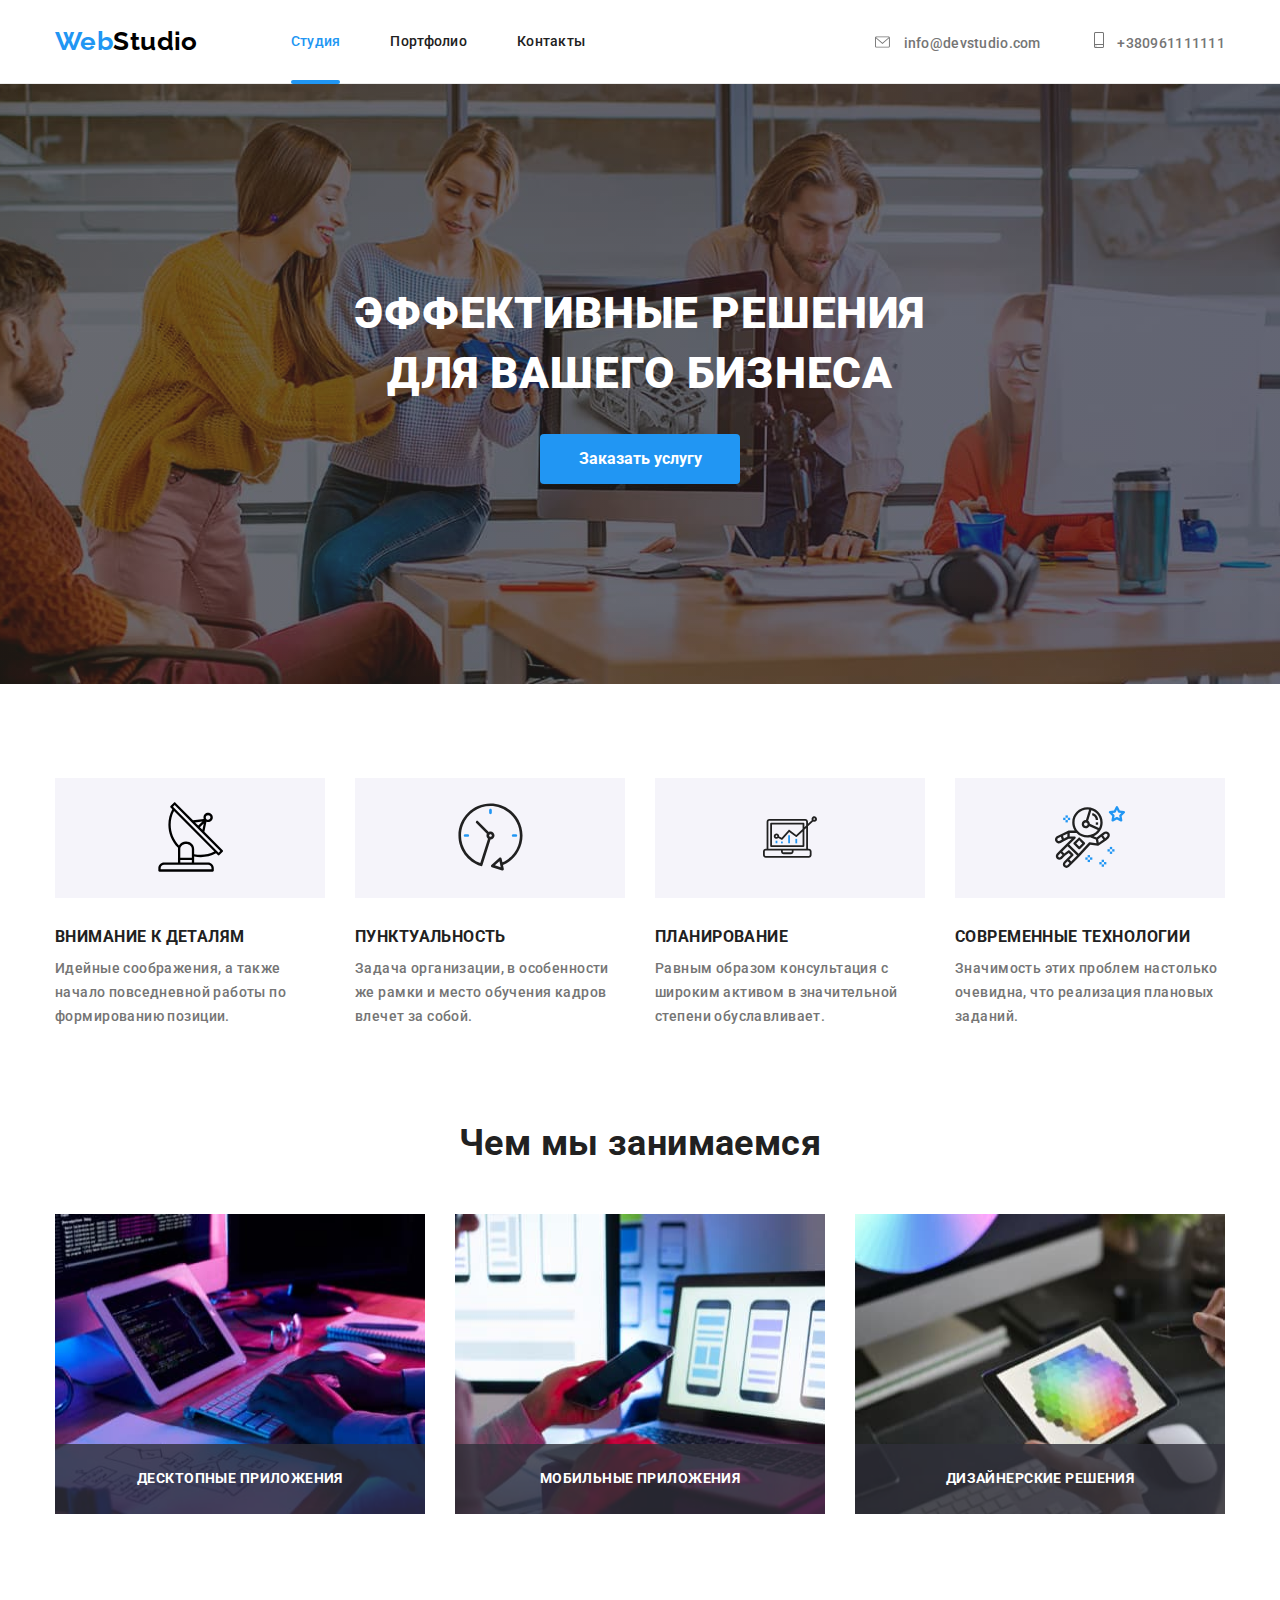
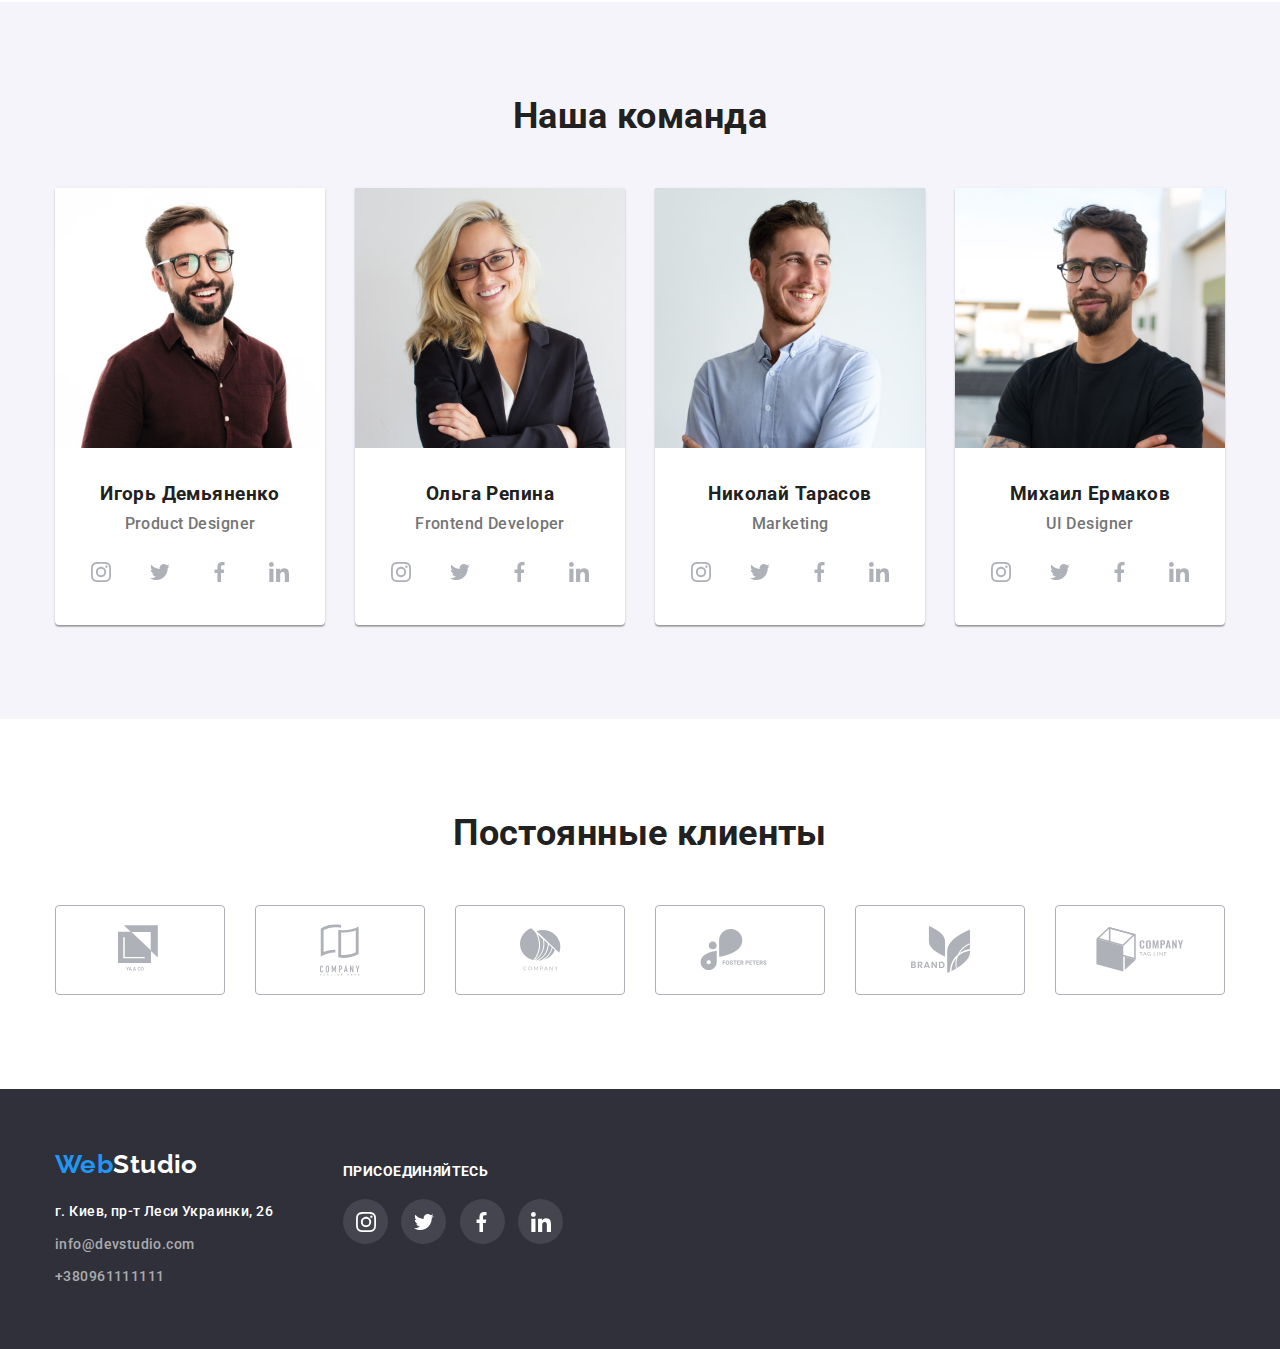
==== index.html @ 98433a65 "Добавляет исходные файлы" ====
<!DOCTYPE html>
<html lang="ru">
  <head>
    <meta charset="UTF-8" />
    <meta name="viewport" content="width=device-width, initial-scale=1.0" />
    <title>Студия</title>
    <link rel="preconnect" href="https://fonts.gstatic.com" />
    <link
      href="https://fonts.googleapis.com/css2?family=Raleway:wght@700&family=Roboto:wght@500;700;900&display=swap"
      rel="stylesheet"
    />
    <link rel="stylesheet" type="text/css" href="css/normalize.css" />
    <link rel="stylesheet" type="text/css" href="css/styles.css" />
    <link rel="preconnect" href="https://fonts.gstatic.com" />
  </head>
  <body>
    <!-- <div class="container"> -->
    <header>
      <div class="container header-container">
        <nav class="nav-conteiner">
          <!--Логотип-->
          <a
            href="./index.html"
            aria-label="Ведет на гравную страницу"
            lang="en"
            class="logo"
          >
            <span class="logo-web">Web</span>Studio
          </a>
          <!--Навигация-->
          <ul class="link-list">
            <li class="nav-link">
              <a
                href="./index.html"
                aria-label="Ссылка на страницу студии"
                class="nav current"
              >
                Студия
              </a>
            </li>

            <li class="nav-link">
              <a
                href="./portfolio.html"
                aria-label="Ссылка на страницу портфолио"
                class="nav"
              >
                Портфолио
              </a>
            </li>
            <li class="nav-link">
              <a href="#" aria-label="Ссылка на страницу контактов" class="nav">
                Контакты
              </a>
            </li>
          </ul>
        </nav>
        <address class="address-container">
          <ul>
            <li class="address-link">
              <a
                href="mailto:info@devstudio.com"
                class="address nav-link"
                aria-label="Написать на имейл"
              >
                <svg class="contact-icon" width="15px" height="12px">
                  <use href="./images/symbol-defs.svg#icon-mail"></use>
                </svg>
                info@devstudio.com</a
              >
            </li>
            <li class="address-link">
              <a
                href="tel:+380961111111"
                class="address nav-link"
                aria-label="Позвонить на мобильный"
              >
                <svg class="contact-icon" width="10px" height="16px">
                  <use href="./images/symbol-defs.svg#icon-smartphone"></use>
                </svg>
                +380961111111</a
              >
            </li>
          </ul>
        </address>
      </div>
    </header>
    <!--Герой-->
    <main>
      <section class="hero-box">
        <div class="hero-position">
          <h1 class="hero">
            Эффективные решения <br />
            для вашего бизнеса
          </h1>
          <button class="button" data-modal-open>Заказать услугу</button>
          <div class="backdrop is-hidden" data-modal>
            <div class="modal">
              <button class="modal-close" data-modal-close>
                <svg class="icon-close" width="11" height="11">
                  <use href="./images/symbol-defs.svg#icon-close"></use>
                </svg>
              </button>
            </div>
          </div>
        </div>
      </section>
      <!--О компании-->
      <section class="section-company">
        <div class="container">
          <!--Скроется-->
          <h2 class="visually-hidden">Преимущества компании</h2>
          <ul class="company-list">
            <li class="block-company">
              <button class="icon-box">
                <svg class="company-icon" width="65px" height="70px">
                  <use href="./images/symbol-defs.svg#icon-sputnik"></use>
                </svg>
              </button>
              <h3 class="advantage-title">Внимание к деталям</h3>
              <p class="advantage-text">
                Идейные соображения, а также начало повседневной работы по
                формированию позиции.
              </p>
            </li>
            <li class="block-company">
              <button class="icon-box">
                <svg class="company-icon" width="67px" height="70px">
                  <use href="./images/symbol-defs.svg#icon-clock"></use>
                </svg>
              </button>
              <h3 class="advantage-title">Пунктуальность</h3>
              <p class="advantage-text">
                Задача организации, в особенности же рамки и место обучения
                кадров влечет за собой.
              </p>
            </li>
            <li class="block-company">
              <button class="icon-box">
                <svg class="company-icon" width="70px" height="54px">
                  <use href="./images/symbol-defs.svg#icon-diagram"></use>
                </svg>
              </button>
              <h3 class="advantage-title">Планирование</h3>
              <p class="advantage-text">
                Равным образом консультация с широким активом в значительной
                степени обуславливает.
              </p>
            </li>
            <li class="block-company">
              <button class="icon-box">
                <svg class="company-icon" width="70px" height="70px">
                  <use href="./images/symbol-defs.svg#icon-astronaut"></use>
                </svg>
              </button>
              <h3 class="advantage-title">Современные технологии</h3>
              <p class="advantage-text">
                Значимость этих проблем настолько очевидна, что реализация
                плановых заданий.
              </p>
            </li>
          </ul>
        </div>
      </section>
      <!--Блок услуги-->
      <section class="service-box">
        <div class="container">
          <h2 class="post-headings">Чем мы занимаемся</h2>
          <ul class="section-service">
            <li class="service-list">
              <a
                href="#"
                aria-label="Открывает страницу с описанием услуг"
                class="service-link"
              >
                <img
                  width="370"
                  height="300"
                  src="./images/img1.jpg"
                  alt="Человек програмирует"
                />
                <div class="service-modal">Десктопные приложения</div>
              </a>
            </li>
            <li class="service-list">
              <a
                href="#"
                aria-label="Открывает страницу с описанием услуг"
                class="service-link"
              >
                <img
                  width="370"
                  height="300"
                  src="./images/img2.jpg"
                  alt="Человек делает макет дизайна"
                />
                <div class="service-modal">Мобильные приложения</div>
              </a>
            </li>
            <li class="service-list">
              <a
                href="#"
                aria-label="Открывает страницу с описанием услуг"
                class="service-link"
              >
                <img
                  width="370"
                  height="300"
                  src="./images/img3.jpg"
                  alt="Человек выбирает цвет"
                />
                <div class="service-modal">Дизайнерские решения</div>
              </a>
            </li>
          </ul>
        </div>
      </section>
      <!--Команда-->
      <section class="command-section">
        <div class="container">
          <h2>Наша команда</h2>
          <ul class="command-box">
            <li class="command-people">
              <img
                width="270"
                height="260"
                src="./images/human1.jpg"
                alt="Мужчина в бордовой рубашке"
              />
              <h3 class="command-name">Игорь Демьяненко</h3>
              <p class="command-position" lang="en">Product Designer</p>
              <ul class="social-box">
                <li class="social">
                  <a href="https://www.instagram.com/" class="social-link">
                    <svg class="link-icon">
                      <use href="./images/symbol-defs.svg#icon-instagram"></use>
                    </svg>
                  </a>
                </li>
                <li class="social">
                  <a href="https://twitter.com/?lang=uk" class="social-link">
                    <svg class="link-icon">
                      <use href="./images/symbol-defs.svg#icon-twitter"></use>
                    </svg>
                  </a>
                </li>
                <li class="social">
                  <a href="https://www.facebook.com/" class="social-link">
                    <svg class="link-icon">
                      <use href="./images/symbol-defs.svg#icon-facebook"></use>
                    </svg>
                  </a>
                </li>
                <li class="social">
                  <a href="https://www.linkedin.com/" class="social-link">
                    <svg class="link-icon">
                      <use href="./images/symbol-defs.svg#icon-linkedin"></use>
                    </svg>
                  </a>
                </li>
              </ul>
            </li>
            <li class="command-people">
              <img
                width="270"
                height="260"
                src="./images/human2.jpg"
                alt="Женщина в черном пиджаке"
              />
              <h3 class="command-name">Ольга Репина</h3>
              <p class="command-position" lang="en">Frontend Developer</p>
              <ul class="social-box">
                <li class="social">
                  <a href="https://www.instagram.com/" class="social-link">
                    <svg class="link-icon">
                      <use href="./images/symbol-defs.svg#icon-instagram"></use>
                    </svg>
                  </a>
                </li>
                <li class="social">
                  <a href="https://twitter.com/?lang=uk" class="social-link">
                    <svg class="link-icon">
                      <use href="./images/symbol-defs.svg#icon-twitter"></use>
                    </svg>
                  </a>
                </li>
                <li class="social">
                  <a href="https://www.facebook.com/" class="social-link">
                    <svg class="link-icon">
                      <use href="./images/symbol-defs.svg#icon-facebook"></use>
                    </svg>
                  </a>
                </li>
                <li class="social">
                  <a href="https://www.linkedin.com/" class="social-link">
                    <svg class="link-icon">
                      <use href="./images/symbol-defs.svg#icon-linkedin"></use>
                    </svg>
                  </a>
                </li>
              </ul>
            </li>
            <li class="command-people">
              <img
                width="270"
                height="260"
                src="./images/human3.jpg"
                alt="Мужчина в белой рубашке"
              />
              <h3 class="command-name">Николай Тарасов</h3>
              <p class="command-position" lang="en">Marketing</p>
              <ul class="social-box">
                <li class="social">
                  <a href="https://www.instagram.com/" class="social-link">
                    <svg class="link-icon">
                      <use href="./images/symbol-defs.svg#icon-instagram"></use>
                    </svg>
                  </a>
                </li>
                <li class="social">
                  <a href="https://twitter.com/?lang=uk" class="social-link">
                    <svg class="link-icon">
                      <use href="./images/symbol-defs.svg#icon-twitter"></use>
                    </svg>
                  </a>
                </li>
                <li class="social">
                  <a href="https://www.facebook.com/" class="social-link">
                    <svg class="link-icon">
                      <use href="./images/symbol-defs.svg#icon-facebook"></use>
                    </svg>
                  </a>
                </li>
                <li class="social">
                  <a href="https://www.linkedin.com/" class="social-link">
                    <svg class="link-icon">
                      <use href="./images/symbol-defs.svg#icon-linkedin"></use>
                    </svg>
                  </a>
                </li>
              </ul>
            </li>
            <li class="command-people">
              <img
                width="270"
                height="260"
                src="./images/human4.jpg"
                alt="Мужчина в черной футболке"
              />
              <h3 class="command-name">Михаил Ермаков</h3>
              <p class="command-position" lang="en">UI Designer</p>
              <ul class="social-box">
                <li class="social">
                  <a href="https://www.instagram.com/" class="social-link">
                    <svg class="link-icon">
                      <use href="./images/symbol-defs.svg#icon-instagram"></use>
                    </svg>
                  </a>
                </li>
                <li class="social">
                  <a href="https://twitter.com/?lang=uk" class="social-link">
                    <svg class="link-icon">
                      <use href="./images/symbol-defs.svg#icon-twitter"></use>
                    </svg>
                  </a>
                </li>
                <li class="social">
                  <a href="https://www.facebook.com/" class="social-link">
                    <svg class="link-icon">
                      <use href="./images/symbol-defs.svg#icon-facebook"></use>
                    </svg>
                  </a>
                </li>
                <li class="social">
                  <a href="https://www.linkedin.com/" class="social-link">
                    <svg class="link-icon">
                      <use href="./images/symbol-defs.svg#icon-linkedin"></use>
                    </svg>
                  </a>
                </li>
              </ul>
            </li>
          </ul>
        </div>
      </section>
      <!-- Логотипы компаний -->
      <section class="client">
        <h2>Постоянные клиенты</h2>
        <ul class="client-box">
          <li class="client-icon">
            <a href="" class="client-link">
              <svg class="logo-icon" width="44px" height="49px">
                <use href="./images/symbol-defs.svg#icon-logo-1"></use>
              </svg>
            </a>
          </li>
          <li class="client-icon">
            <a href="" class="client-link">
              <svg class="logo-icon" width="40px" height="52px">
                <use href="./images/symbol-defs.svg#icon-logo-2"></use>
              </svg>
            </a>
          </li>
          <li class="client-icon">
            <a href="" class="client-link">
              <svg class="logo-icon" width="41px" height="43px">
                <use href="./images/symbol-defs.svg#icon-logo-3"></use>
              </svg>
            </a>
          </li>
          <li class="client-icon">
            <a href="" class="client-link">
              <svg class="logo-icon" width="80px" height="42px">
                <use href="./images/symbol-defs.svg#icon-logo-4"></use>
              </svg>
            </a>
          </li>
          <li class="client-icon">
            <a href="" class="client-link">
              <svg class="logo-icon" width="59px" height="47px">
                <use href="./images/symbol-defs.svg#icon-logo-5"></use>
              </svg>
            </a>
          </li>
          <li class="client-icon">
            <a href="" class="client-link">
              <svg class="logo-icon" width="88px" height="45px">
                <use href="./images/symbol-defs.svg#icon-logo-6"></use>
              </svg>
            </a>
          </li>
        </ul>
      </section>
    </main>
    <!--Подвал-->
    <footer class="footer">
      <div class="container footer-container">
        <div class="footer-box">
          <!--Логотип-->
          <a
            href="./index.html"
            aria-label="Ведет на гравную страницу"
            lang="en"
            class="logo"
          >
            <span class="logo-web">Web</span>Studio
          </a>
          <address>
            <ul>
              <li class="footer-address">г. Киев, пр-т Леси Украинки, 26</li>
              <li>
                <a
                  href="mailto:info@devstudio.com"
                  aria-label="Написать на имейл"
                  class="footer-contacts mail"
                >
                  info@devstudio.com</a
                >
              </li>
              <li>
                <a
                  href="tel:+380961111111"
                  aria-label="Позвонить на мобильный"
                  class="footer-contacts"
                >
                  +380961111111</a
                >
              </li>
            </ul>
          </address>
        </div>
        <div class="footer-social">
          <h2>присоединяйтесь</h2>
          <ul>
            <li class="social">
              <a href="https://www.instagram.com/" class="social-link">
                <svg class="link-icon">
                  <use href="./images/symbol-defs.svg#icon-instagram"></use>
                </svg>
              </a>
            </li>
            <li class="social">
              <a href="https://twitter.com/?lang=uk" class="social-link">
                <svg class="link-icon">
                  <use href="./images/symbol-defs.svg#icon-twitter"></use>
                </svg>
              </a>
            </li>
            <li class="social">
              <a href="https://www.facebook.com/" class="social-link">
                <svg class="link-icon">
                  <use href="./images/symbol-defs.svg#icon-facebook"></use>
                </svg>
              </a>
            </li>
            <li class="social">
              <a href="https://www.linkedin.com/" class="social-link">
                <svg class="link-icon">
                  <use href="./images/symbol-defs.svg#icon-linkedin"></use>
                </svg>
              </a>
            </li>
          </ul>
        </div>
      </div>
    </footer>
    <script src="./js/modal.js"></script>
  </body>
</html>
---- css/styles.css ----
* {
  box-sizing: border-box;
}

body {
  margin: 0 auto;
  padding: 0;

  font-family: "Roboto", sans-serif;
  font-weight: 500;
  font-size: 14px;
  letter-spacing: 0.03em;
}

:root {
  --main-color: #ffffff;
  --main-background-color: #e5e5e5;
  --darck-background-color: #2f303a;
  --command-background-color: #f5f4fa;
  --heading-color: #212121;
  --main-text-color: #757575;
  --accent-color: #2196f3;
  --duration: 250ms;
  --timing-function: cubic-bezier(0.4, 0, 0.2, 1);
}

/* Сбрасывает отступы */
h1,
h2,
h3,
h4,
p,
ul {
  margin: 0;
  padding: 0;
}

a {
  font-family: inherit;
  text-decoration: none;
  font-style: normal;
}

address {
  font-family: inherit;
  font-style: normal;
}

li {
  list-style: none;
}

/* Скрытые заголовки */

.visually-hidden {
  position: absolute;
  clip: rect(0 0 0 0);
  width: 1px;
  height: 1px;
  margin: -1px;
}

/* Подзаголовки */

h2 {
  font-weight: 700;
  font-size: 36px;
  line-height: 1.16;
  text-align: center;
  color: var(--heading-color);
}

/* Общий контейнер */

.container {
  width: 1200px;
  margin-left: auto;
  margin-right: auto;
  padding: 0 15px;
}

/* Списки в строку */

header > li {
  display: inline;
}

/* контейнер верхней панели */

header {
  border-bottom: 1px solid #ececec;
}

.header-container {
  display: flex;
  align-items: center;
}

.nav-conteiner {
  display: flex;
}

/* логотип */
.nav-conteiner .logo {
  display: block;
  padding: 25px 0px;
}

.logo {
  margin-top: 0px;
  margin-right: 93px;
  margin-bottom: 0px;
  font-family: Raleway, sans-serif;
  color: #000000;
  font-weight: 700;
  font-size: 26px;
  line-height: 1.19;
}

.logo-web {
  color: var(--accent-color);
}

/*Навигация */

.nav {
  position: relative;
  display: block;
  padding: 32px 0px;

  color: var(--heading-color);

  line-height: 1.14;
  letter-spacing: 0.02em;
  transition-duration: var(--duration);
  transition-timing-function: var(--timing-function);
}

.nav::after {
  content: "";
  position: absolute;
  left: 0;
  bottom: -2px;

  width: 100%;
  height: 4px;
  background: #2196f3;
  border-radius: 2px;
  opacity: 0;
  transition-duration: var(--duration);
  transition-timing-function: var(--timing-function);
}

.nav:hover,
.nav:focus,
.current {
  color: var(--accent-color);
}

.current::after {
  opacity: 1;
}

.nav:hover::after,
.nav:focus::after {
  opacity: 1;
}

.link-list {
  display: flex;
  padding: 0;
  margin: 0;
  align-items: center;
}

.nav-link {
  display: inline-flex;
}

.nav-link:not(:last-child) {
  margin-right: 50px;
}

/* Адрес в навигации */

.address-container {
  display: flex;
  margin-left: auto;
  margin-right: 0;
}

.address-link {
  display: inline-flex;
  align-items: center;
}

.address-link:not(:last-child) {
  margin-right: 50px;
}

.contact-icon {
  fill: currentColor;
  margin-right: 10px;
}

.address:hover,
.address:focus {
  color: var(--accent-color);
  transition-duration: var(--duration);
  transition-timing-function: var(--timing-function);
}

.address {
  display: block;
  padding: 32px 0px;
  letter-spacing: 0.02em;
  color: var(--main-text-color);
}

/* Страница 1 - Index.html */

/* Герой */

.hero-box {
  overflow: hidden;
  background-image: linear-gradient(
      to right,
      rgba(58, 58, 47, 0.4),
      rgba(47, 48, 58, 0.4)
    ),
    url(../images/people.jpg);
  background-color: #c4c4c4;
  background-repeat: no-repeat;
  background-position: center;
  background-size: cover;

  display: block;
  max-width: 1600px;
  height: 600px;
  padding-top: 200px;
  margin-left: auto;
  margin-right: auto;

  color: var(--main-color);
  text-align: center;
  letter-spacing: 0.06em;
}

.hero {
  font-weight: 900;
  font-size: 44px;
  line-height: 1.36;
  text-transform: uppercase;
  margin-bottom: 30px;
}

.hero-box .button {
  background-color: var(--accent-color);
  font-weight: 700;
  font-size: 16px;
  line-height: 1.87;
  text-align: center;
  color: inherit;

  /* Стили кнопки */

  display: inline-block;
  position: inherit;
  width: 200px;
  height: 50px;
  border: none;
  border-radius: 4px;
  padding: 10px;
  cursor: pointer;
}

.backdrop {
  position: fixed;
  z-index: 1;
  /* display: block; */
  top: 0;
  left: 0;
  width: 100%;
  height: 100%;

  opacity: 1;
  background: rgba(0, 0, 0, 0.2);

  transform: scale(1);
  transition-duration: var(--duration);
  transition-timing-function: var(--timing-function);
}

.backdrop.is-hidden {
  visibility: hidden;
  opacity: 0;
  pointer-events: none;
}

.modal {
  position: fixed;
  width: 528px;
  height: 580px;
  top: 50%;
  left: 50%;
  transform: translate(-50%, -50%);

  background-color: #ffffff;
  box-shadow: 0px 1px 3px rgba(0, 0, 0, 0.12), 0px 1px 1px rgba(0, 0, 0, 0.14),
    0px 2px 1px rgba(0, 0, 0, 0.2);
  border-radius: 4px;
}

.modal-close {
  position: absolute;
  top: 8px;
  right: 8px;
  display: block;
  width: 30px;
  height: 30px;

  background: #ffffff;
  border: 1px solid rgba(0, 0, 0, 0.1);
  border-radius: 50%;
  box-sizing: border-box;
}

.modal-close .icon-close {
  fill: #000000;
}

/* Блок преимущества и услуги */

.section-company {
  padding-top: 94px;
  background-color: var(--main-color);
}

.icon-box {
  display: block;
  width: 270px;
  height: 120px;
  margin-bottom: 30px;
  background-color: #f5f4fa;
  border: 0;
}

.company-icon {
  background-position: center;
}

.service-box {
  padding-top: 94px;
  padding-bottom: 94px;
  background-color: var(--main-color);
}
.service-link {
  position: relative;
  display: block;
  width: 370px;
  height: 300px;
  padding: 0;
  margin: 0;
}

.service-modal {
  position: absolute;
  display: block;
  left: 0px;
  bottom: 0px;

  width: 100%;
  height: 70px;
  margin: 0;

  background: rgba(47, 48, 58, 0.8);
  font-weight: bold;

  line-height: 1.14;
  text-align: center;

  text-transform: uppercase;
  padding: 27px 0px;
  color: #ffffff;
}
/* О компании */

.advantage-title {
  font-weight: 700;
  line-height: 1.14;
  text-transform: uppercase;
  color: var(--heading-color);
  margin-bottom: 10px;
}

.advantage-text {
  line-height: 1.71;
  color: var(--main-text-color);
}

/* Позиционирование */

.company-list {
  display: flex;
  padding: 0;
  margin: 0;
}

.block-company {
  display: inline-block;
  width: 270px;
}

.block-company:not(:last-child) {
  margin-right: 30px;
}

/* Чем мы занимаемся */

.section-service {
  display: flex;
  margin-top: 50px;
}

.service-list {
  display: block;
  width: 370px;
  height: 294px;
}

.service-list:not(:last-child) {
  margin-right: 30px;
}

/* Команда */

.command-box {
  font-weight: 500;
  font-size: 16px;
  line-height: 1.18;
  display: flex;
  text-align: center;
  margin-top: 50px;
}

.command-name {
  color: var(--heading-color);
  display: inline-block;
  padding-top: 30px;
  padding-bottom: 10px;
}

.command-position {
  color: var(--main-text-color);
  margin-bottom: 16px;
}

.command-section {
  background-color: var(--command-background-color);
  padding-top: 94px;
  padding-bottom: 94px;
}

.command-people {
  display: block;
  width: 270px;
  background-color: var(--main-color);
  box-shadow: 0px 1px 3px rgba(0, 0, 0, 0.12), 0px 1px 1px rgba(0, 0, 0, 0.14),
    0px 2px 1px rgba(0, 0, 0, 0.2);
  border-radius: 0px 0px 4px 4px;
}

.command-people:not(:last-child) {
  margin-right: 30px;
}

.social {
  display: inline-block;
  border-radius: 50%;
  margin-bottom: 30px;
}

.social:not(:last-child) {
  margin-right: 10px;
}

.social-link {
  display: flex;
  align-items: center;
  justify-content: center;
  width: 45px;
  height: 45px;
  fill: #afb1b8;
  transition-property: background-color;
}

.social-link:hover,
.social-link:focus {
  background-color: var(--accent-color);
  border-radius: 50%;
  fill: var(--main-color);
  transition-duration: var(--duration);
  transition-timing-function: var(--timing-function);
}

.link-icon {
  width: 20px;
  height: 20px;
}

/* Логотипы компаний */

.client {
  display: block;
  padding-top: 94px;
  padding-bottom: 94px;
}

.client > h2 {
  padding-bottom: 50px;
}

.client-box {
  display: flex;
  justify-content: center;
}

.client-icon:not(:last-child) {
  margin-right: 30px;
}

.client-link {
  display: flex;
  align-items: center;
  justify-content: center;
  width: 170px;
  height: 90px;

  border: 1px solid #afb1b8;
  box-sizing: border-box;
  border-radius: 4px;
  fill: #afb1b8;
}

.client-link:hover,
.client-link:focus {
  border-radius: 4px;
  fill: var(--accent-color);
  border-color: var(--accent-color);
  transition-duration: var(--duration);
  transition-timing-function: var(--timing-function);
}

/* Подвал */

.footer {
  background-color: var(--darck-background-color);
  padding-top: 60px;
  padding-bottom: 60px;
}

.footer-container {
  display: flex;
  align-items: center;
}

.footer-box {
  display: inline-block;
  margin-right: 70px;
  line-height: 1.71;
  font-style: normal;
}

.footer-box .logo {
  color: var(--main-color);
  display: block;
  margin: 0;
  padding-bottom: 20px;
}

.footer-address {
  color: var(--main-color);
}

.footer-address:not(:last-child) {
  padding-bottom: 9px;
}

.footer-contacts {
  color: rgba(255, 255, 255, 0.6);
}

.footer-contacts.mail {
  display: block;
  padding-bottom: 9px;
}

.footer-social {
  display: inline-block;
}

.footer-social > h2 {
  font-style: normal;
  font-weight: bold;
  font-size: 14px;
  line-height: 1.14;
  text-transform: uppercase;
  text-align: left;
  padding-bottom: 20px;
  color: #ffffff;
}

.footer-social .social-link {
  background: rgba(255, 255, 255, 0.1);
  border-radius: 50%;
  fill: var(--main-color);
}

.footer-social .social-link:hover,
.footer-social .social-link:focus-visible {
  background: var(--accent-color);
  transition-duration: var(--duration);
  transition-timing-function: var(--timing-function);
}

/* Страница 2 - Portfolio.html */

.section-product {
  background: var(--main-color);
  padding-top: 94px;
  padding-bottom: 94px;
}

/* Кнопки*/

.button-filter {
  display: flex;
  justify-content: center;
}

.filter.cursor {
  font-family: inherit;
  font-weight: 500;
  font-size: 16px;
  line-height: 1.62;
  text-align: center;
  color: var(--heading-color);
  background-color: var(--command-background-color);

  /* Позиционирование кнопок */

  display: inline-block;
  height: 38px;
  padding-top: 6px;
  padding-left: 22px;
  padding-bottom: 6px;
  padding-right: 22px;
  border: none;
  border-radius: 4px;
  cursor: pointer;
  margin-right: 8px;
  margin-bottom: 56px;
}

.filter:hover,
.filter:focus {
  background-color: var(--accent-color);
  color: var(--main-color);
  box-shadow: 0px 3px 1px rgba(0, 0, 0, 0.1), 0px 1px 2px rgba(0, 0, 0, 0.08),
    0px 2px 2px rgba(0, 0, 0, 0.12);
  transition-duration: var(--duration);
  transition-timing-function: var(--timing-function);
}

/* Портфолио проектов_Общий класс-product */

.portfolio-box {
  display: flex;
  flex-wrap: wrap;
  flex: calc((100% - 60px) / 3);
}

.product {
  /* position: relative; */
  display: inline-block;
  background: var(--main-color);
  border: 1px solid #eeeeee;
  box-sizing: border-box;
  width: 370px;
  height: 404px;
  transition-duration: var(--duration);
  transition-timing-function: var(--timing-function);
}

.product:hover,
.product:focus {
  box-shadow: 0px 1px 1px rgba(0, 0, 0, 0.12), 0px 4px 4px rgba(0, 0, 0, 0.06),
    1px 4px 6px rgba(0, 0, 0, 0.16);
}

.overley-box {
  position: relative;
  overflow: hidden;
}

.product-overley {
  position: absolute;

  top: 294px;
  left: 0;
  width: 100%;
  height: 294px;
  background: rgba(33, 150, 243, 0.9);
  padding: 63px 24px;
  font-style: regular;
  font-size: 18px;
  line-height: 1.56;
  fill: Solid;
  color: #ffffff;

  transform: translateY(100%);

  opacity: 0;

  transition-duration: var(--duration);
  transition-timing-function: var(--timing-function);
}

.product:hover .product-overley,
.product:focus .product-overley {
  opacity: 1;

  transform: translateY(-100%);
}

.portfolio-product:not(:nth-child(3n)) {
  margin-right: 30px;
}

.portfolio-product:not(:nth-last-child(-n + 3)) {
  margin-bottom: 30px;
}

.product-box {
  padding-top: 20px;
  padding-right: 24px;
  padding-bottom: 20px;
  padding-left: 24px;
}

.product-title {
  font-weight: 700;
  font-size: 18px;
  line-height: 2;
  letter-spacing: 0.06em;
  color: var(--heading-color);

  padding-bottom: 4px;
}

.product-text {
  font-weight: 500;
  font-size: 16px;
  line-height: 1.87;
  color: var(--main-text-color);

  padding-top: 0;
  padding-bottom: 0;
}
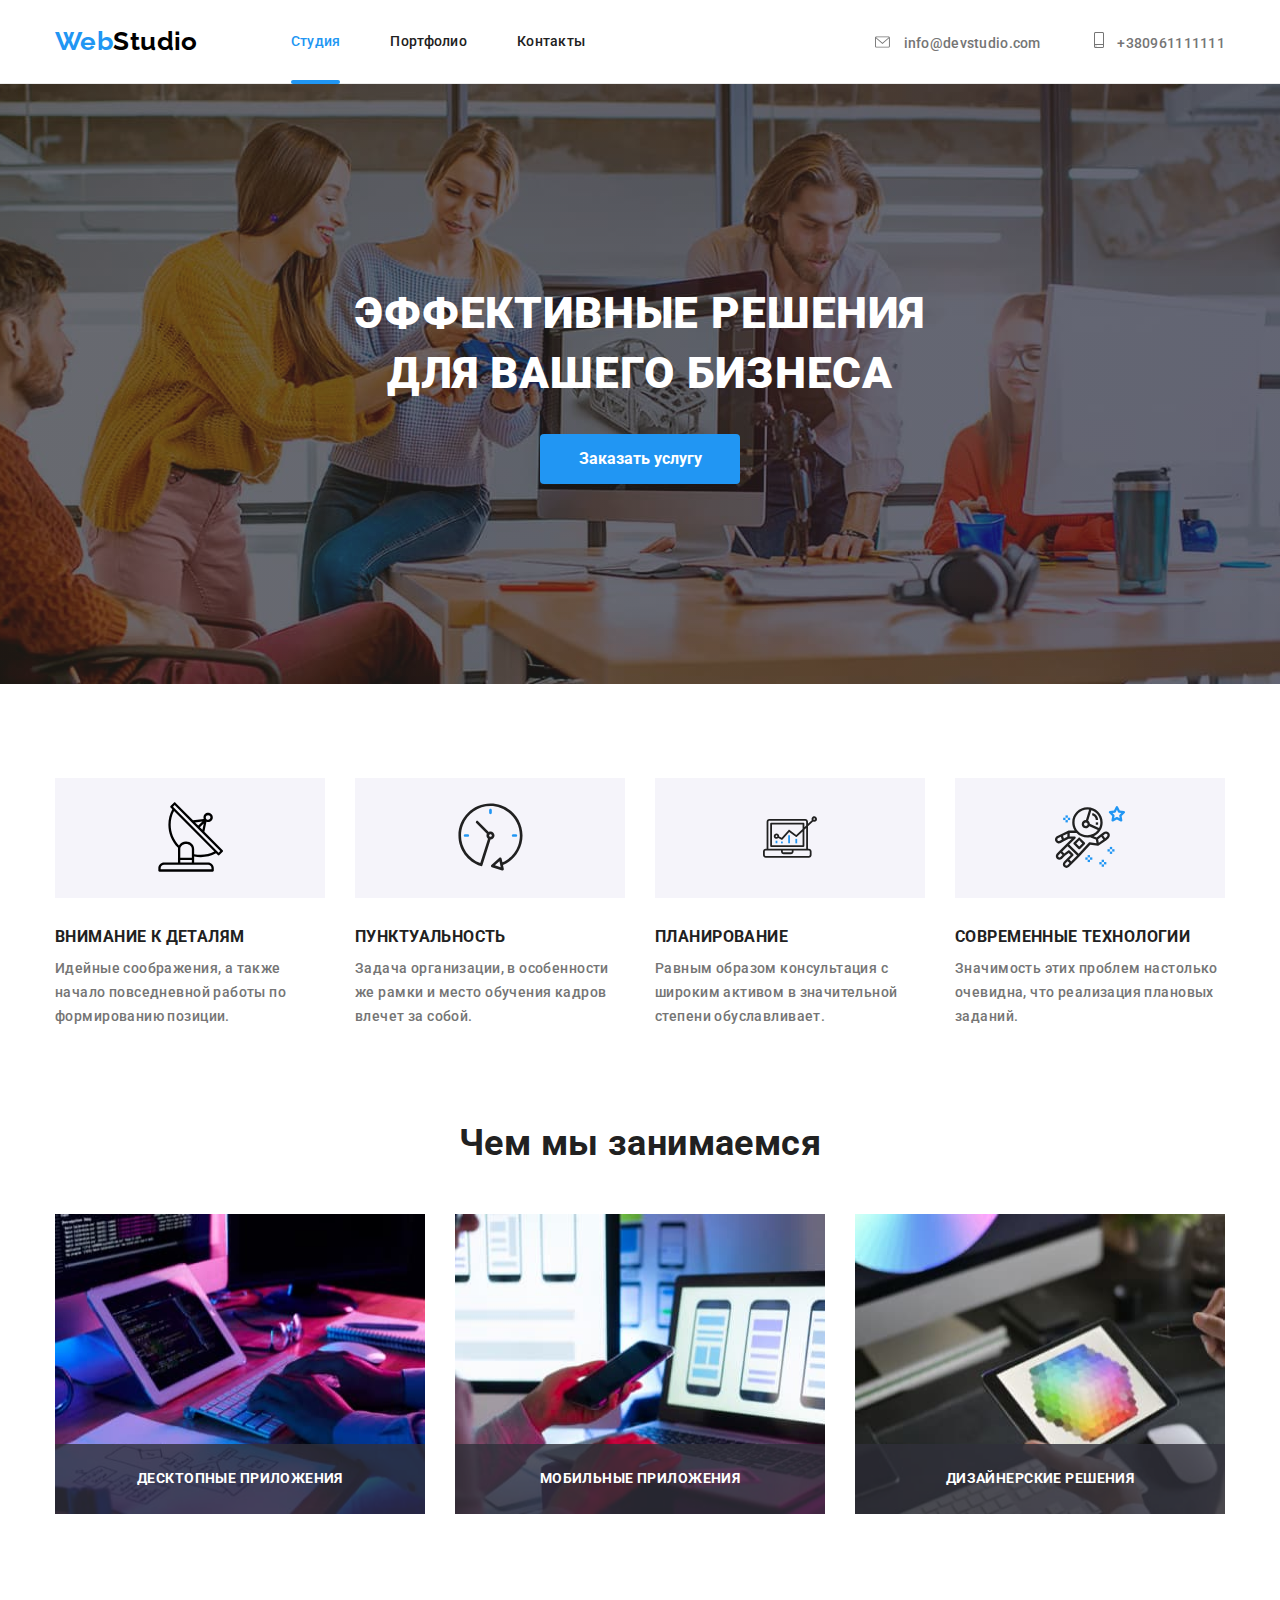
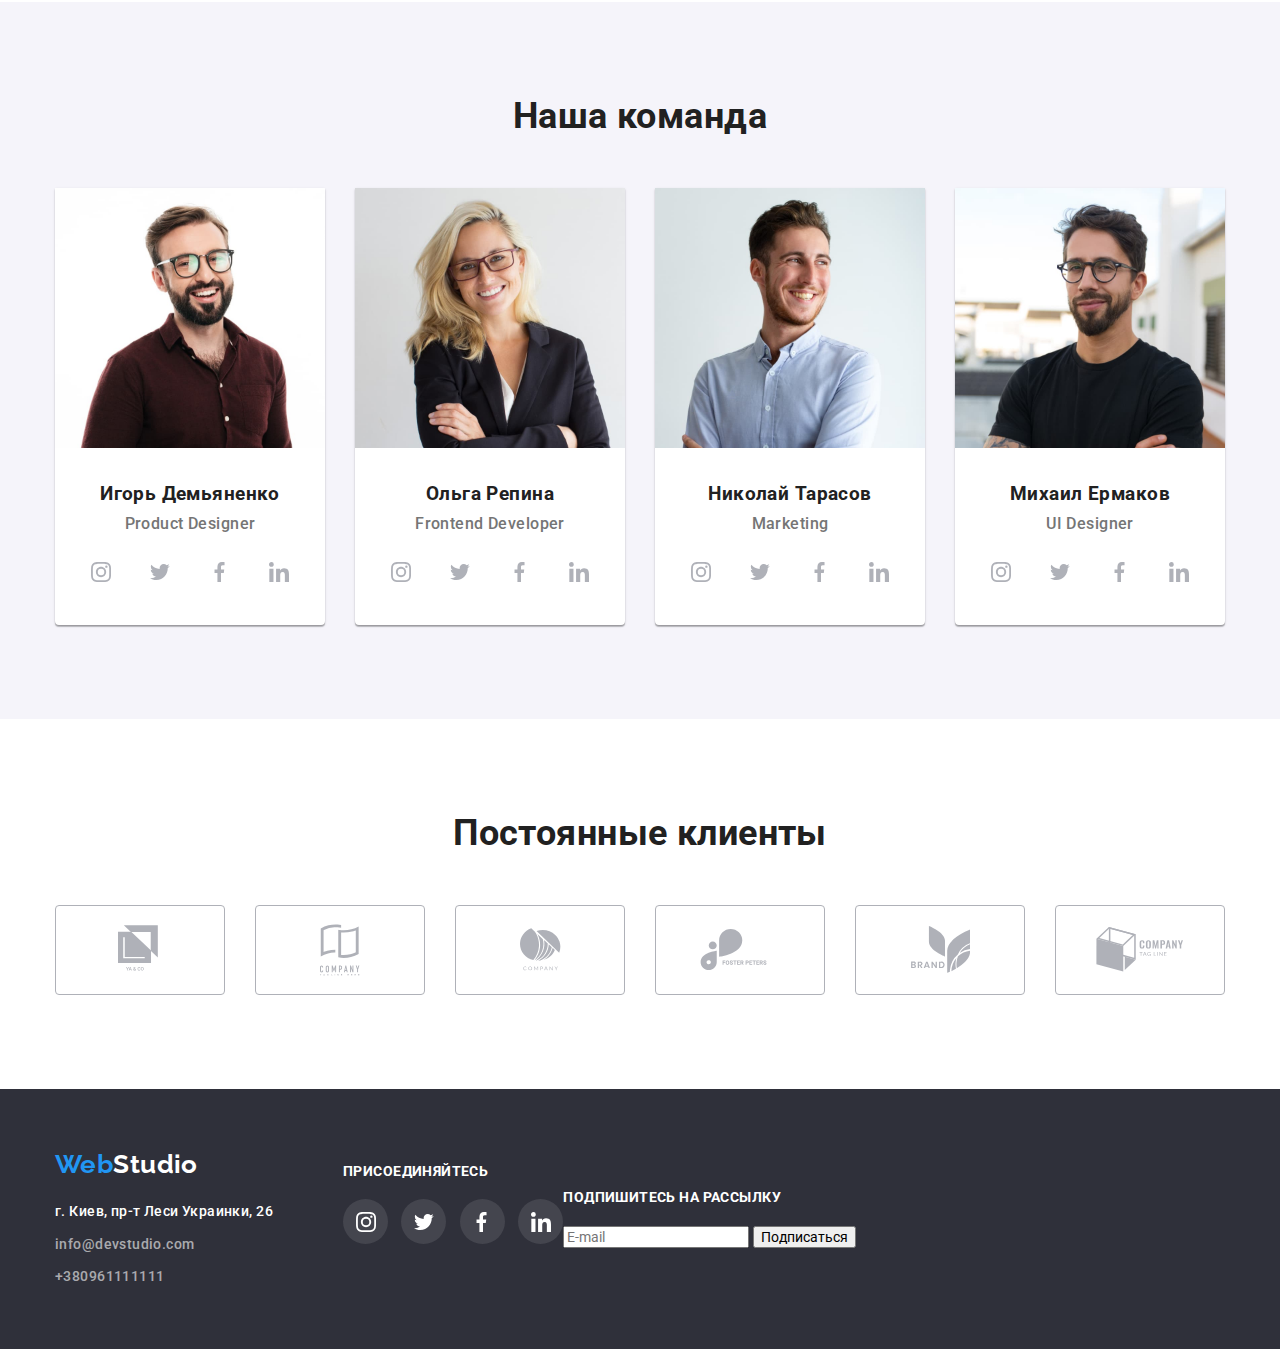
==== commit 01cbcec2: "Добавляет разметку окна в футере" ====
--- a/index.html
+++ b/index.html
@@ -502,6 +502,13 @@
             </li>
           </ul>
         </div>
+        <form action="">
+          <h2>Подпишитесь на рассылку</h2>
+          <label for="">
+            <input type="" placeholder="E-mail" />
+          </label>
+          <button>Подписаться</button>
+        </form>
       </div>
     </footer>
     <script src="./js/modal.js"></script>
--- a/css/styles.css
+++ b/css/styles.css
@@ -599,7 +599,7 @@
   display: inline-block;
 }
 
-.footer-social > h2 {
+footer h2 {
   font-style: normal;
   font-weight: bold;
   font-size: 14px;
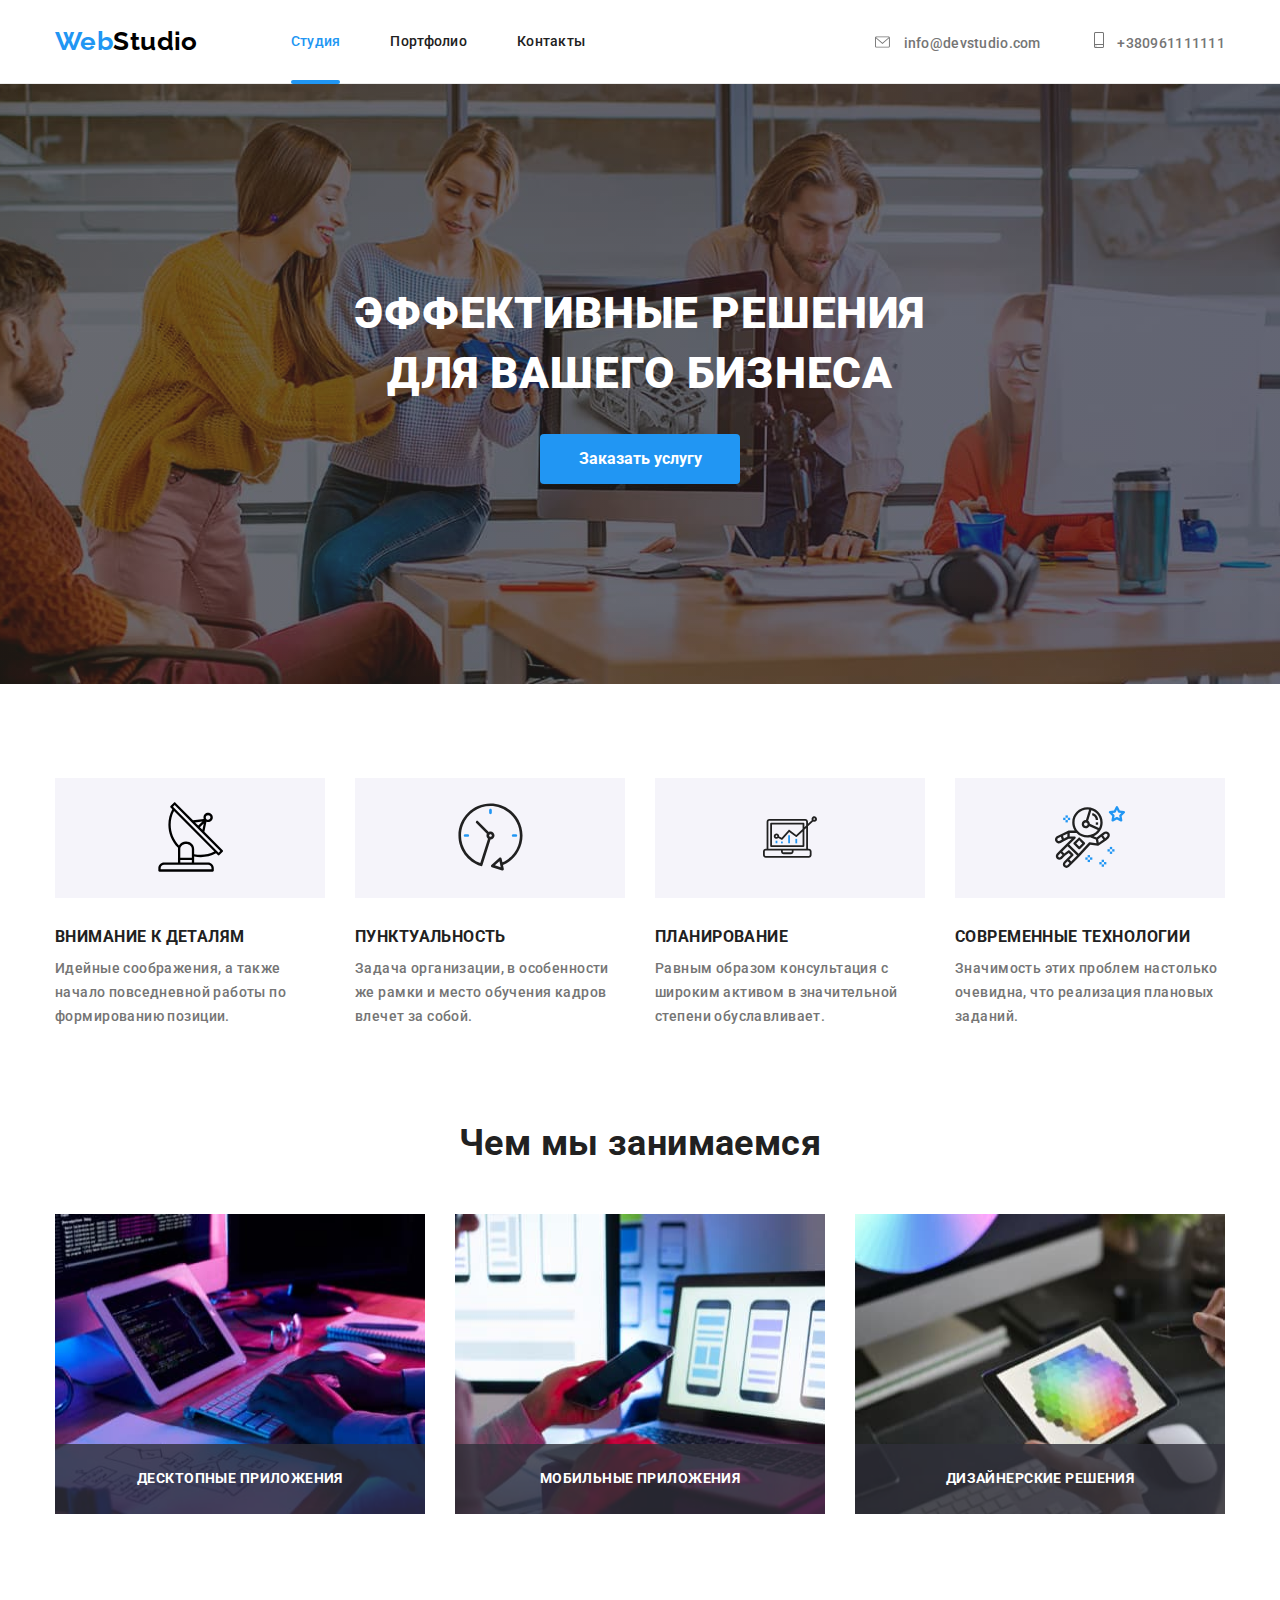
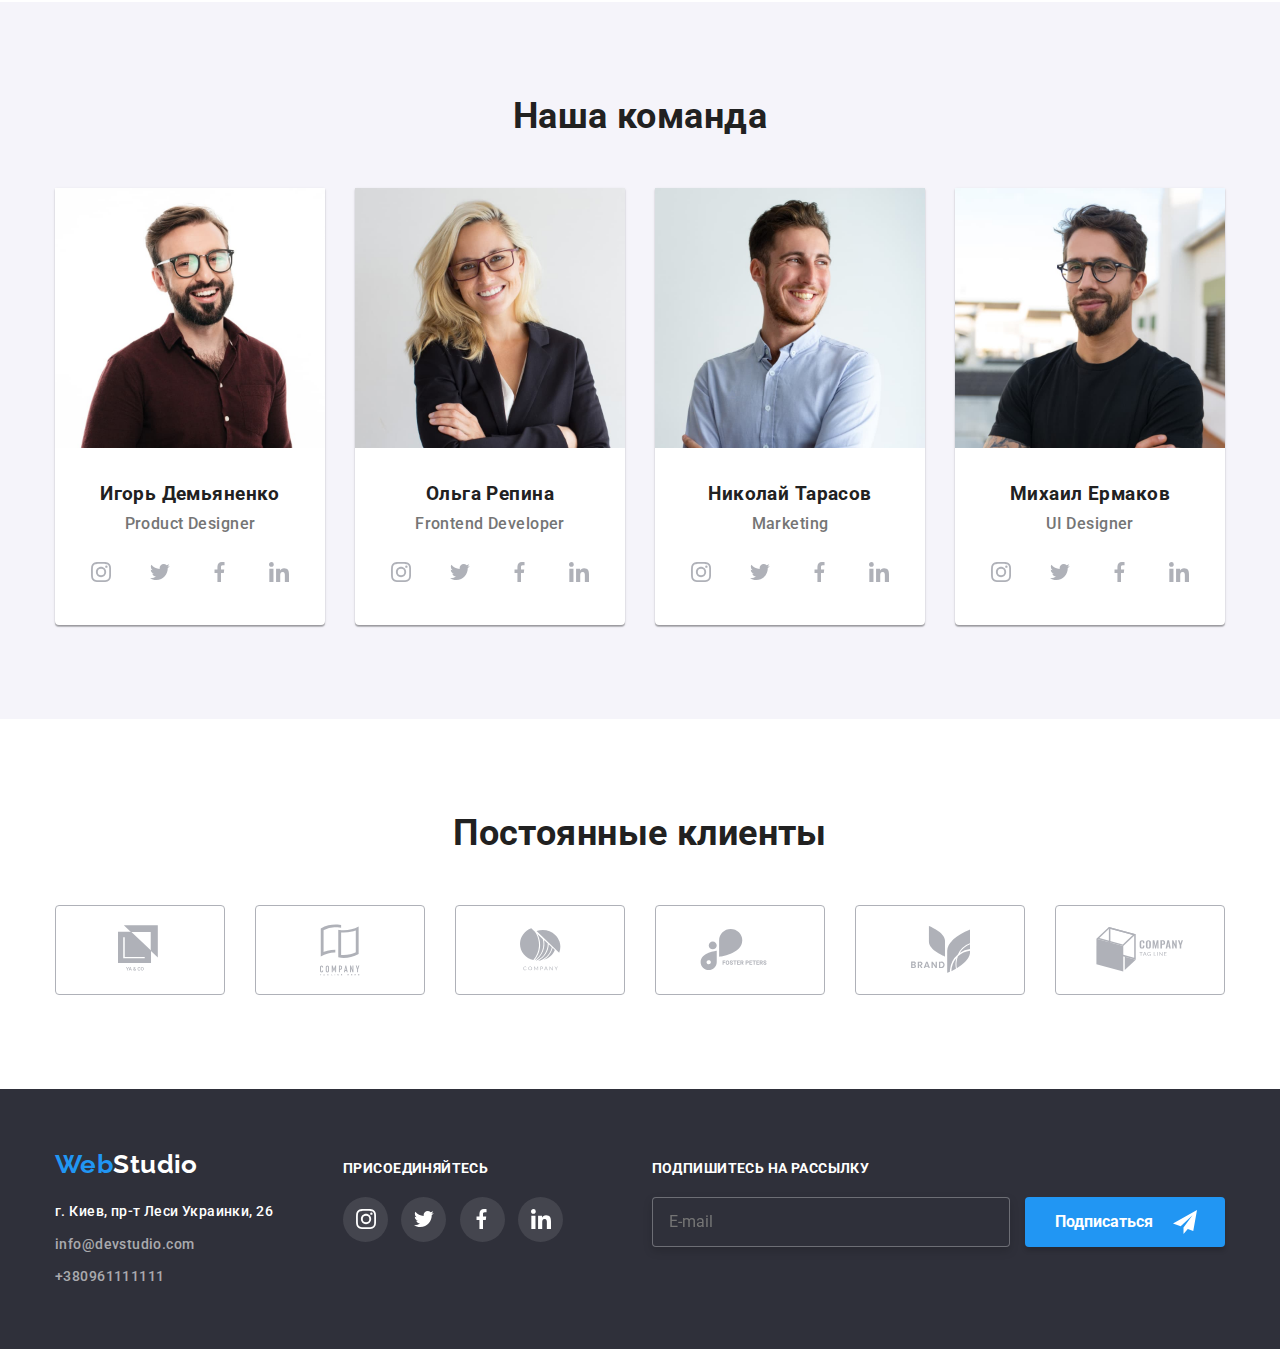
==== commit 855fe204: "Добавляет стили инпута в футере" ====
--- a/index.html
+++ b/index.html
@@ -502,12 +502,22 @@
             </li>
           </ul>
         </div>
-        <form action="">
+        <form name="mail-form" class="mail-form" autocomplete="on">
           <h2>Подпишитесь на рассылку</h2>
-          <label for="">
-            <input type="" placeholder="E-mail" />
+          <label for="email" class="mail-label">
+            <input
+              type="email"
+              name="email"
+              placeholder="E-mail"
+              class="mail-input"
+            />
           </label>
-          <button>Подписаться</button>
+          <button type="submit" class="mail-send">
+            Подписаться
+            <svg class="mail-icon">
+              <use href="./images/symbol-defs.svg#icon-send"></use>
+            </svg>
+          </button>
         </form>
       </div>
     </footer>
--- a/css/styles.css
+++ b/css/styles.css
@@ -561,7 +561,7 @@
 
 .footer-container {
   display: flex;
-  align-items: center;
+  justify-content: flex-start;
 }
 
 .footer-box {
@@ -597,6 +597,7 @@
 
 .footer-social {
   display: inline-block;
+  margin-top: 12px;
 }
 
 footer h2 {
@@ -621,6 +622,66 @@
   background: var(--accent-color);
   transition-duration: var(--duration);
   transition-timing-function: var(--timing-function);
+}
+
+.mail-form {
+  display: block;
+  margin-top: 12px;
+  margin-left: auto;
+  margin-right: 0;
+}
+
+/* .mail-form > h2 {
+  margin: 0;
+} */
+
+/* .mail-label {
+  width: 358px;
+  height: 50px;
+} */
+
+.mail-input {
+  display: inline-block;
+  width: 358px;
+  height: 50px;
+  padding-left: 16px;
+  margin-right: 12px;
+  border: 1px solid rgba(255, 255, 255, 0.3);
+  box-sizing: border-box;
+  filter: drop-shadow(0px 4px 4px rgba(0, 0, 0, 0.15));
+  border-radius: 4px;
+  background: var(--darck-background-color);
+  font-size: 16px;
+  line-height: 1, 25;
+  color: rgba(255, 255, 255, 0.6);
+}
+
+.mail-send {
+  position: relative;
+  display: inline-block;
+  width: 200px;
+  height: 50px;
+  padding-left: 30px;
+
+  background: #2196f3;
+  box-shadow: 0px 4px 4px rgba(0, 0, 0, 0.15);
+  border: none;
+  border-radius: 4px;
+  cursor: pointer;
+  color: #ffffff;
+  text-align: left;
+  font-weight: bold;
+  font-size: 16px;
+  line-height: 1, 87;
+}
+
+.mail-icon {
+  position: absolute;
+  top: 13px;
+  right: 28px;
+  display: inline-block;
+  width: 24px;
+  height: 24px;
 }
 
 /* Страница 2 - Portfolio.html */
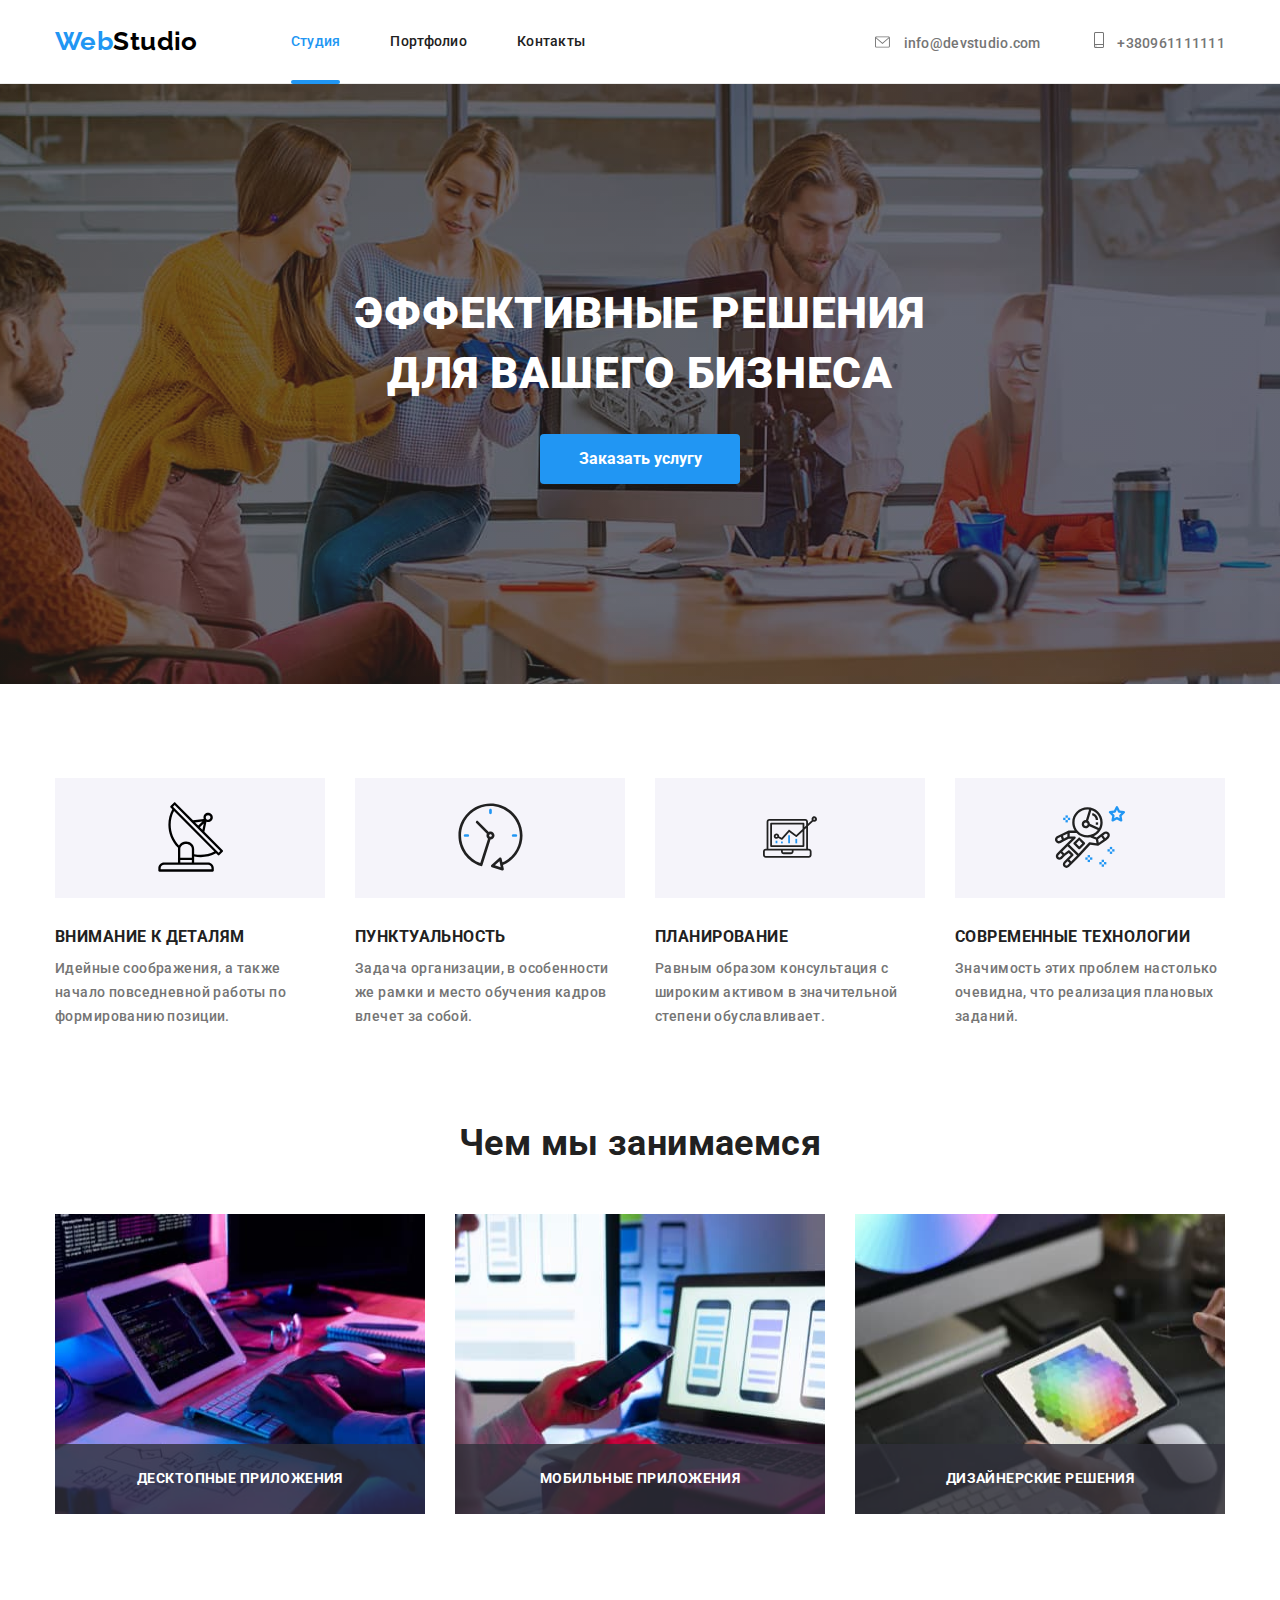
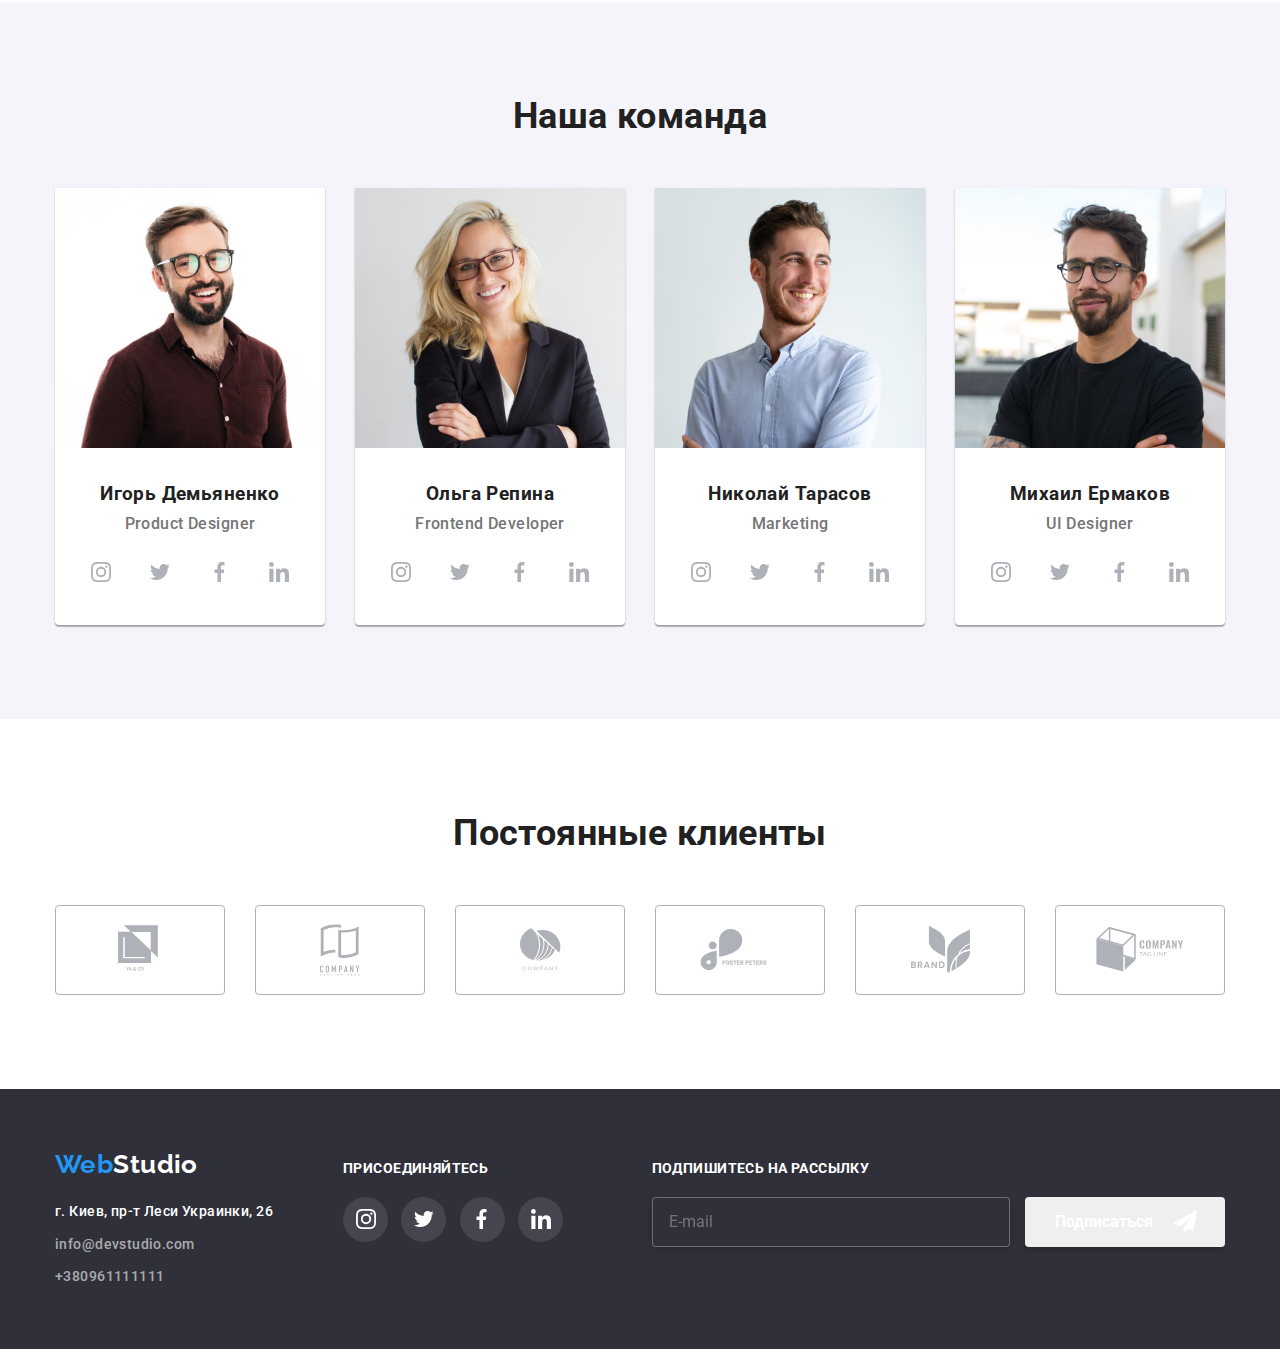
==== commit 0f310f28: "Добавляет стили в формах модального окна" ====
--- a/index.html
+++ b/index.html
@@ -101,6 +101,96 @@
                   <use href="./images/symbol-defs.svg#icon-close"></use>
                 </svg>
               </button>
+              <form name="contact-form" autocomplete="on" class="contact-form">
+                <h2>Оставьте свои данные, мы вам перезвоним</h2>
+                <ul>
+                  <li>
+                    <label for="user-name" class="form">
+                      <p>Имя</p>
+                      <div class="form-label">
+                        <input
+                          class="form-input"
+                          type="text"
+                          name="user-name"
+                          id="user-name"
+                        />
+                        <svg class="form-icon" width="15" height="15">
+                          <use
+                            href="./images/symbol-defs.svg#icon-person"
+                          ></use>
+                        </svg>
+                      </div>
+                    </label>
+                  </li>
+                  <li>
+                    <label for="phone_number" class="form">
+                      <p>Телефон</p>
+                      <div class="form-label">
+                        <input
+                          class="form-input"
+                          type="tel"
+                          name="phone_number"
+                          id="phone_number"
+                        />
+                        <svg class="form-icon" width="15" height="15">
+                          <use
+                            href="./images/symbol-defs.svg#icon-telefone"
+                          ></use>
+                        </svg>
+                      </div>
+                    </label>
+                  </li>
+                  <li>
+                    <label for="email" class="form">
+                      <p>Почта</p>
+                      <div class="form-label">
+                        <input
+                          class="form-input"
+                          type="email"
+                          name="email"
+                          id="email"
+                        />
+                        <svg class="form-icon" width="15" height="15">
+                          <use href="./images/symbol-defs.svg#icon-email"></use>
+                        </svg>
+                      </div>
+                    </label>
+                  </li>
+
+                  <li>
+                    <label for="feedback" class="form">
+                      <p>Комментарий</p>
+                      <textarea
+                        class="form-input"
+                        name="feedback"
+                        id="feedback"
+                        cols="30"
+                        rows="10"
+                        placeholder="Введите текст"
+                      ></textarea>
+                    </label>
+                  </li>
+                </ul>
+                <label for="agreement" class="agreement" class="form">
+                  <input
+                    class="agreement-check visually-hidden"
+                    type="checkbox"
+                    name="agreement"
+                    id="agreement"
+                  />
+                  <svg class="icon-not-check" width="15" height="15">
+                    <use href="./images/symbol-defs.svg#icon-not-check"></use>
+                  </svg>
+                  <svg class="icon-check" width="15" height="15">
+                    <use href="./images/symbol-defs.svg#icon-check"></use>
+                  </svg>
+                  <span class="agreement-text">
+                    Соглашаюсь с рассылкой и принимаю
+                    <a href="#"> Условия договора</a>
+                  </span>
+                </label>
+                <button type="submit" class="submit-form">Отправить</button>
+              </form>
             </div>
           </div>
         </div>
--- a/css/styles.css
+++ b/css/styles.css
@@ -144,7 +144,7 @@
 
   width: 100%;
   height: 4px;
-  background: #2196f3;
+  background: var(--accent-color);
   border-radius: 2px;
   opacity: 0;
   transition-duration: var(--duration);
@@ -305,6 +305,8 @@
   left: 50%;
   transform: translate(-50%, -50%);
 
+  padding: 40px;
+
   background-color: #ffffff;
   box-shadow: 0px 1px 3px rgba(0, 0, 0, 0.12), 0px 1px 1px rgba(0, 0, 0, 0.14),
     0px 2px 1px rgba(0, 0, 0, 0.2);
@@ -327,6 +329,128 @@
 
 .modal-close .icon-close {
   fill: #000000;
+}
+
+.icon-close:hover,
+.modal-close:focus .icon-close {
+  fill: var(--accent-color);
+}
+/* Форма заполнения */
+
+.form-input {
+  position: relative;
+  width: 450px;
+  height: 40px;
+  margin-bottom: 10px;
+  padding-left: 42px;
+
+  border: 1px solid rgba(33, 33, 33, 0.2);
+  box-sizing: border-box;
+  border-radius: 4px;
+}
+
+textarea.form-input {
+  height: 120px;
+  resize: none;
+  padding: 12px 16px;
+}
+
+.form-input::placeholder {
+  font-size: 12px;
+  line-height: 14px;
+  letter-spacing: 0.01em;
+
+  color: rgba(117, 117, 117, 0.5);
+}
+
+.form-input:focus {
+  border-color: var(--accent-color);
+}
+
+.form-input:focus ~ .form-icon {
+  fill: var(--accent-color);
+}
+
+.contact-form h2 {
+  margin-bottom: 12px;
+  font-size: 20px;
+  line-height: 23px;
+  text-align: center;
+  letter-spacing: 0.03em;
+
+  color: #212121;
+}
+
+.contact-form p {
+  margin-bottom: 4px;
+  font-size: 12px;
+  line-height: 1.17;
+  letter-spacing: 0.01em;
+  color: #757575;
+  text-align: left;
+}
+
+.agreement {
+  position: relative;
+  display: block;
+  margin-bottom: 30px;
+}
+
+.agreement-check {
+  display: block;
+  width: 15px;
+  height: 15px;
+}
+
+.agreement-text {
+  font-size: 14px;
+  line-height: 1.71;
+  letter-spacing: 0.03em;
+  color: #757575;
+}
+
+.agreement-text a {
+  text-decoration: underline;
+  color: var(--accent-color);
+}
+
+.submit-form {
+  width: 200px;
+  height: 50px;
+  background: var(--accent-color);
+  box-shadow: 0px 4px 4px rgba(0, 0, 0, 0.15);
+  border: none;
+  border-radius: 4px;
+  cursor: pointer;
+
+  font-size: 16px;
+  line-height: 1.87;
+  text-align: center;
+  letter-spacing: 0.06em;
+  color: #ffffff;
+}
+
+.form-label {
+  position: relative;
+}
+
+.form-icon {
+  position: absolute;
+  top: 14px;
+  left: 14px;
+}
+
+.icon-not-check,
+.agreement-check:checked ~ .icon-check {
+  position: absolute;
+  top: 4px;
+  left: 0;
+  display: block;
+}
+
+.icon-check,
+.agreement-check:checked ~ .icon-not-check {
+  display: none;
 }
 
 /* Блок преимущества и услуги */
@@ -635,17 +759,19 @@
   margin: 0;
 } */
 
-/* .mail-label {
+.mail-label {
+  display: inline-block;
   width: 358px;
   height: 50px;
-} */
+  margin-right: 12px;
+}
 
 .mail-input {
   display: inline-block;
-  width: 358px;
-  height: 50px;
+  width: inherit;
+  height: inherit;
   padding-left: 16px;
-  margin-right: 12px;
+
   border: 1px solid rgba(255, 255, 255, 0.3);
   box-sizing: border-box;
   filter: drop-shadow(0px 4px 4px rgba(0, 0, 0, 0.15));
@@ -663,7 +789,7 @@
   height: 50px;
   padding-left: 30px;
 
-  background: #2196f3;
+  background: #var(--accent-color);
   box-shadow: 0px 4px 4px rgba(0, 0, 0, 0.15);
   border: none;
   border-radius: 4px;
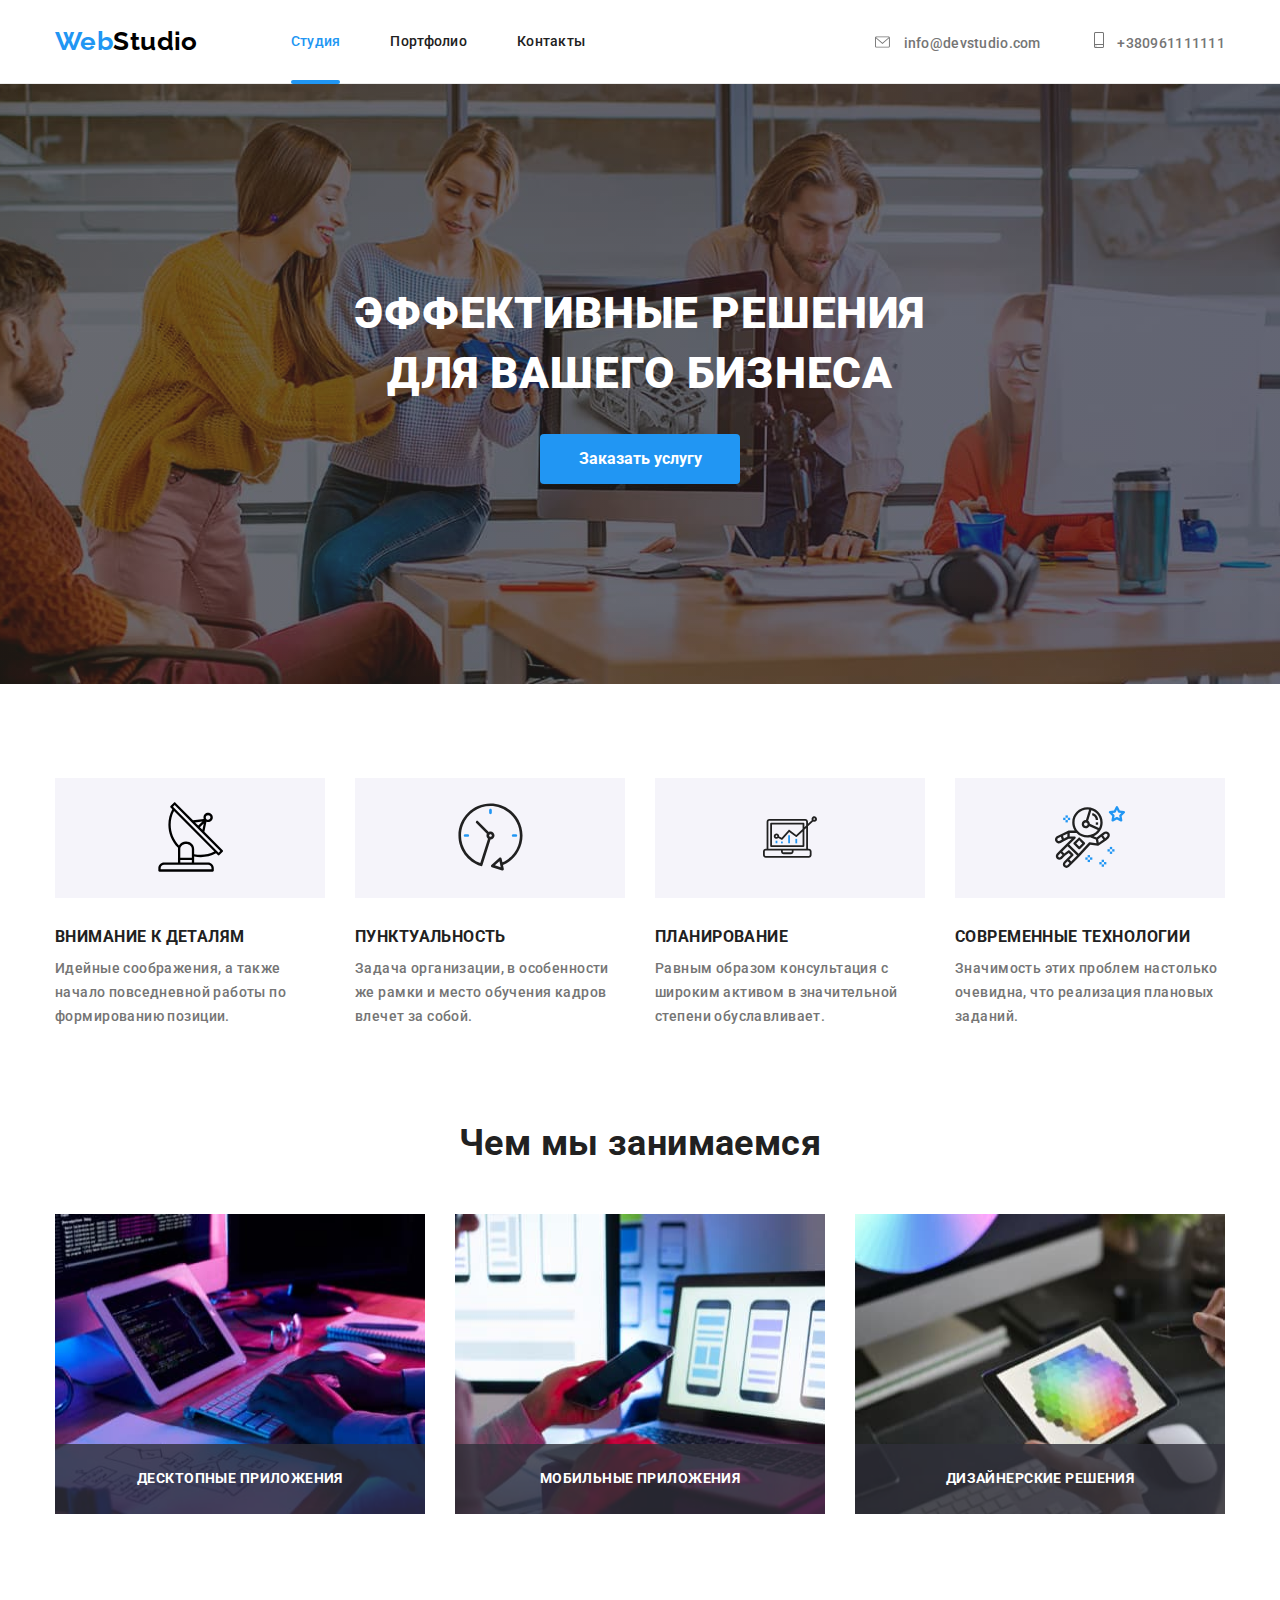
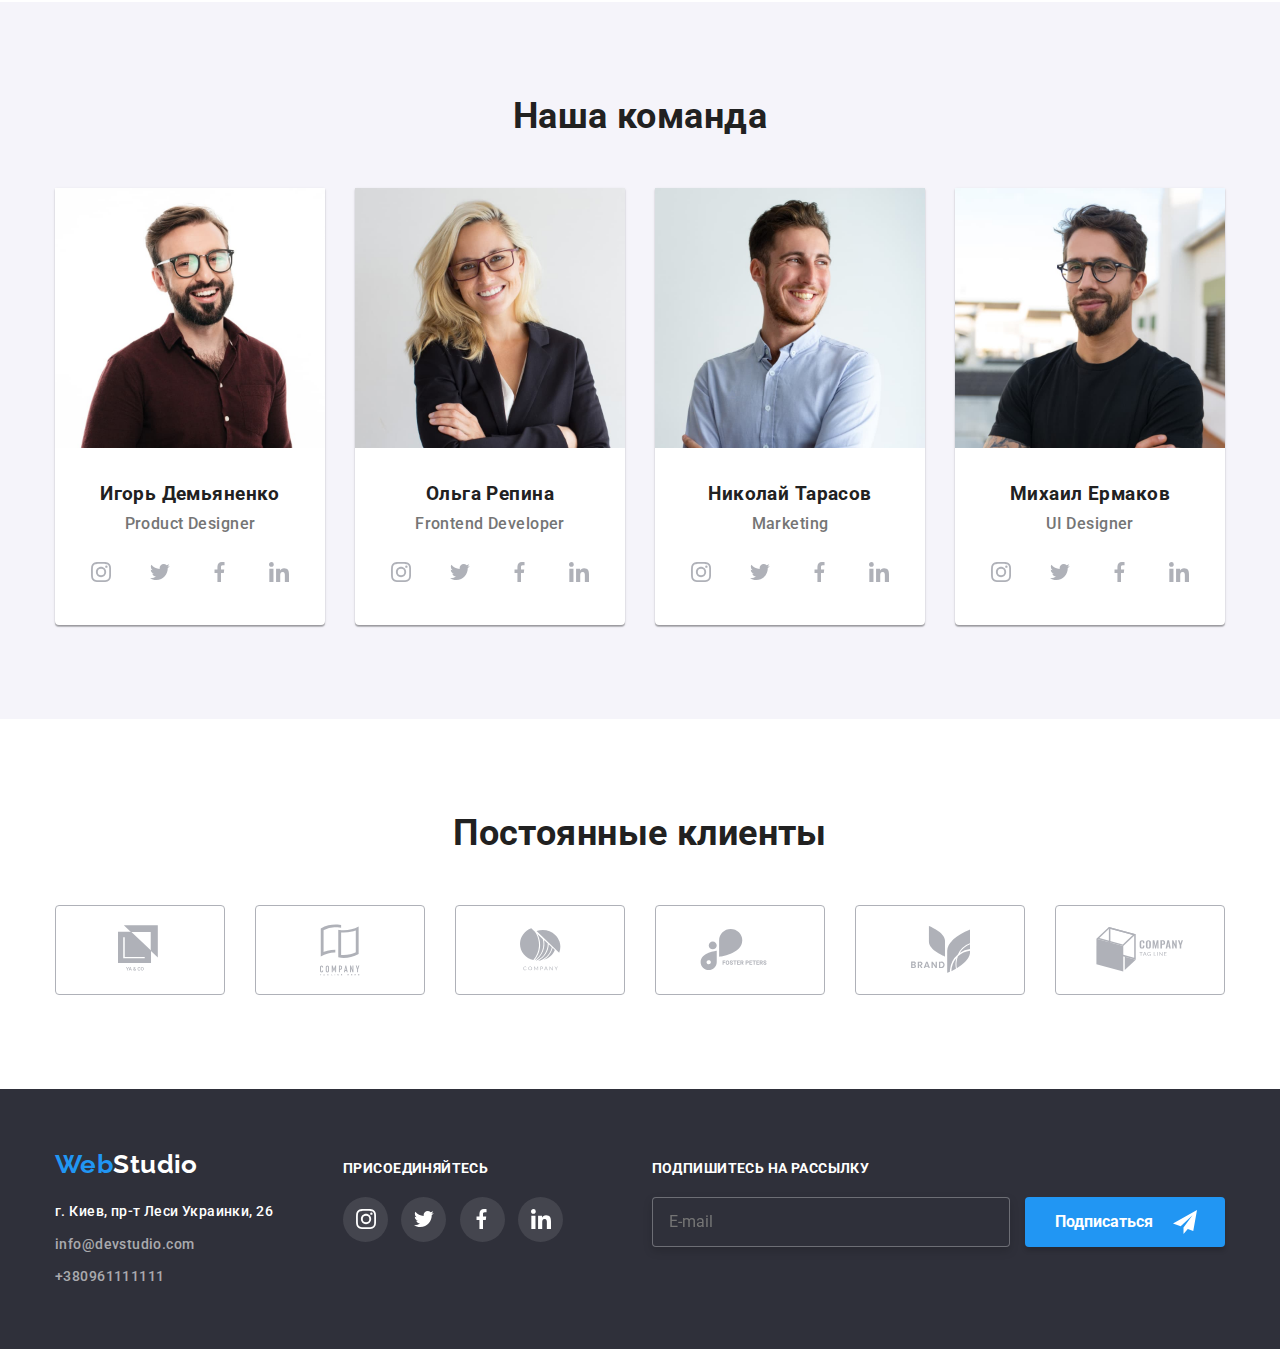
==== commit d3134569: "Исправляет порядок вложенности и размер картинок" ====
--- a/index.html
+++ b/index.html
@@ -105,9 +105,10 @@
                 <h2>Оставьте свои данные, мы вам перезвоним</h2>
                 <ul>
                   <li>
-                    <label for="user-name" class="form">
-                      <p>Имя</p>
-                      <div class="form-label">
+                    <div class="form-label">
+                      <label for="user-name">
+                        <span class="form-text">Имя</span>
+
                         <input
                           class="form-input"
                           type="text"
@@ -119,13 +120,15 @@
                             href="./images/symbol-defs.svg#icon-person"
                           ></use>
                         </svg>
-                      </div>
-                    </label>
+                      </label>
+                    </div>
                   </li>
+
                   <li>
-                    <label for="phone_number" class="form">
-                      <p>Телефон</p>
-                      <div class="form-label">
+                    <div class="form-label">
+                      <label for="phone_number">
+                        <span class="form-text">Телефон</span>
+
                         <input
                           class="form-input"
                           type="tel"
@@ -137,13 +140,14 @@
                             href="./images/symbol-defs.svg#icon-telefone"
                           ></use>
                         </svg>
-                      </div>
-                    </label>
+                      </label>
+                    </div>
                   </li>
                   <li>
-                    <label for="email" class="form">
-                      <p>Почта</p>
-                      <div class="form-label">
+                    <div class="form-label">
+                      <label for="email">
+                        <span class="form-text">Почта</span>
+
                         <input
                           class="form-input"
                           type="email"
@@ -153,13 +157,13 @@
                         <svg class="form-icon" width="15" height="15">
                           <use href="./images/symbol-defs.svg#icon-email"></use>
                         </svg>
-                      </div>
-                    </label>
+                      </label>
+                    </div>
                   </li>
 
                   <li>
-                    <label for="feedback" class="form">
-                      <p>Комментарий</p>
+                    <label for="feedback">
+                      <span class="form-text">Комментарий</span>
                       <textarea
                         class="form-input"
                         name="feedback"
@@ -171,7 +175,7 @@
                     </label>
                   </li>
                 </ul>
-                <label for="agreement" class="agreement" class="form">
+                <label for="agreement" class="agreement">
                   <input
                     class="agreement-check visually-hidden"
                     type="checkbox"
@@ -594,7 +598,7 @@
         </div>
         <form name="mail-form" class="mail-form" autocomplete="on">
           <h2>Подпишитесь на рассылку</h2>
-          <label for="email" class="mail-label">
+          <label class="mail-label">
             <input
               type="email"
               name="email"
--- a/css/styles.css
+++ b/css/styles.css
@@ -341,7 +341,7 @@
   position: relative;
   width: 450px;
   height: 40px;
-  margin-bottom: 10px;
+
   padding-left: 42px;
 
   border: 1px solid rgba(33, 33, 33, 0.2);
@@ -363,7 +363,9 @@
   color: rgba(117, 117, 117, 0.5);
 }
 
-.form-input:focus {
+.contact-form input:focus,
+.contact-form textarea:focus {
+  outline: none;
   border-color: var(--accent-color);
 }
 
@@ -381,7 +383,8 @@
   color: #212121;
 }
 
-.contact-form p {
+.form-text {
+  display: block;
   margin-bottom: 4px;
   font-size: 12px;
   line-height: 1.17;
@@ -430,14 +433,21 @@
   color: #ffffff;
 }
 
+.submit-form:hover,
+.submit-form:focus {
+  background: #188ce8;
+}
+
 .form-label {
   position: relative;
+  margin-bottom: 10px;
 }
 
 .form-icon {
   position: absolute;
-  top: 14px;
+  bottom: 14px;
   left: 14px;
+  /* transform: translateY(50%); */
 }
 
 .icon-not-check,
@@ -789,7 +799,7 @@
   height: 50px;
   padding-left: 30px;
 
-  background: #var(--accent-color);
+  background: var(--accent-color);
   box-shadow: 0px 4px 4px rgba(0, 0, 0, 0.15);
   border: none;
   border-radius: 4px;
